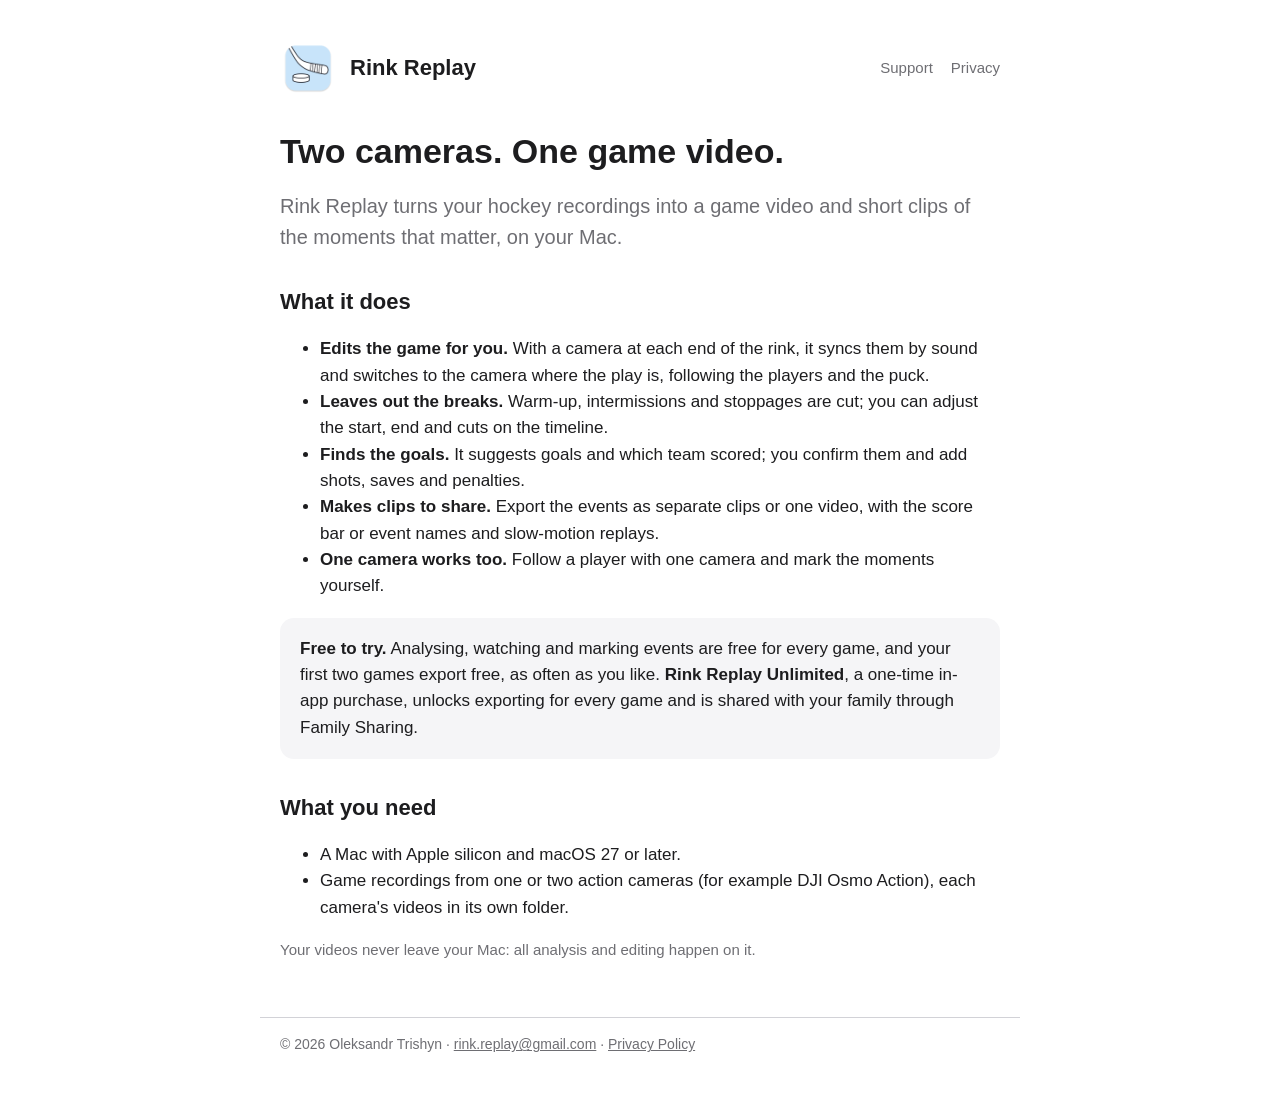
==== index.html @ d2ca4f3b "Rink Replay website: home, support and privacy policy Co-Authored-By: Claude Opus 5.5 <noreply@anthr" ====
<!doctype html>
<html lang="en">
<head>
<meta charset="utf-8">
<meta name="viewport" content="width=device-width, initial-scale=1">
<title>Rink Replay</title>
<meta name="description" content="Rink Replay turns your hockey recordings into a game video and clips of the moments that matter. For Mac.">
<link rel="stylesheet" href="style.css">
</head>
<body>
<header><img src="icon.png" alt=""><a href="./">Rink Replay</a>
<nav><a href="support.html">Support</a><a href="privacy.html">Privacy</a></nav></header>
<main>
<h1>Two cameras. One game video.</h1>
<p class="lead">Rink Replay turns your hockey recordings into a game video and short clips of the moments that matter, on your Mac.</p>

<h2>What it does</h2>
<ul>
<li><strong>Edits the game for you.</strong> With a camera at each end of the rink, it syncs them by sound and switches to the camera where the play is, following the players and the puck.</li>
<li><strong>Leaves out the breaks.</strong> Warm-up, intermissions and stoppages are cut; you can adjust the start, end and cuts on the timeline.</li>
<li><strong>Finds the goals.</strong> It suggests goals and which team scored; you confirm them and add shots, saves and penalties.</li>
<li><strong>Makes clips to share.</strong> Export the events as separate clips or one video, with the score bar or event names and slow-motion replays.</li>
<li><strong>One camera works too.</strong> Follow a player with one camera and mark the moments yourself.</li>
</ul>

<div class="card">
<strong>Free to try.</strong> Analysing, watching and marking events are free for every game, and your first two games export free, as often as you like.
<strong>Rink Replay Unlimited</strong>, a one-time in-app purchase, unlocks exporting for every game and is shared with your family through Family Sharing.
</div>

<h2>What you need</h2>
<ul>
<li>A Mac with Apple silicon and macOS 27 or later.</li>
<li>Game recordings from one or two action cameras (for example DJI Osmo Action), each camera's videos in its own folder.</li>
</ul>
<p class="muted">Your videos never leave your Mac: all analysis and editing happen on it.</p>
</main>
<footer>© 2026 Oleksandr Trishyn · <a href="mailto:rink.replay@gmail.com">rink.replay@gmail.com</a> · <a href="privacy.html">Privacy Policy</a></footer>
</body>
</html>
---- style.css ----
:root { --bg: #ffffff; --fg: #1d1d1f; --muted: #6e6e73; --accent: #0a66d8; --card: #f5f5f7; --line: #d2d2d7; }
@media (prefers-color-scheme: dark) { :root { --bg: #111113; --fg: #f5f5f7; --muted: #a1a1a6; --accent: #5aa2ff; --card: #1c1c1f; --line: #3a3a3d; } }
* { box-sizing: border-box; }
body { margin: 0; background: var(--bg); color: var(--fg); font: 17px/1.55 -apple-system, BlinkMacSystemFont, "Helvetica Neue", Arial, sans-serif; }
header, main, footer { max-width: 760px; margin: 0 auto; padding: 0 20px; }
header { padding-top: 40px; display: flex; align-items: center; gap: 14px; }
header img { width: 56px; height: 56px; }
header a { color: inherit; text-decoration: none; font-weight: 600; font-size: 22px; }
nav { margin-left: auto; display: flex; gap: 18px; font-size: 15px; }
nav a { color: var(--muted); font-weight: 500; font-size: 15px; }
h1 { font-size: 34px; line-height: 1.15; margin: 36px 0 10px; }
h2 { font-size: 22px; margin: 32px 0 8px; }
p, li { color: var(--fg); }
.lead { font-size: 20px; color: var(--muted); }
a { color: var(--accent); }
.card { background: var(--card); border-radius: 14px; padding: 18px 20px; margin: 18px 0; }
.muted { color: var(--muted); font-size: 15px; }
footer { margin-top: 56px; padding-bottom: 40px; border-top: 1px solid var(--line); padding-top: 16px; color: var(--muted); font-size: 14px; }
footer a { color: var(--muted); }
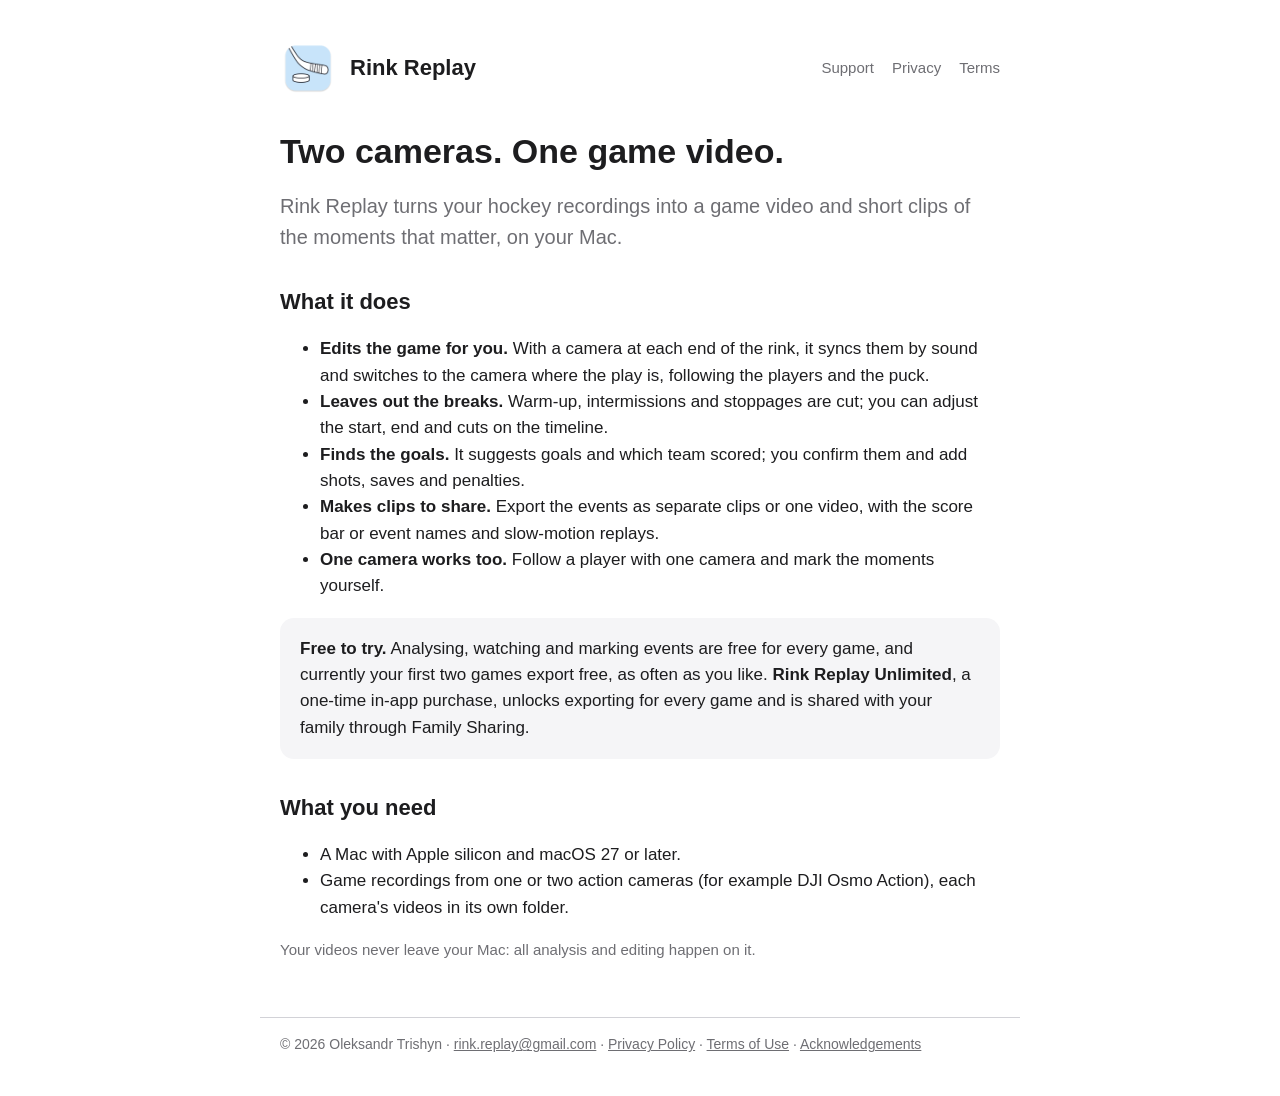
==== commit 1d62d4f4: "Add Terms of Use and Acknowledgements; link them from every page" ====
--- a/index.html
+++ b/index.html
@@ -9,7 +9,7 @@
 </head>
 <body>
 <header><img src="icon.png" alt=""><a href="./">Rink Replay</a>
-<nav><a href="support.html">Support</a><a href="privacy.html">Privacy</a></nav></header>
+<nav><a href="support.html">Support</a><a href="privacy.html">Privacy</a><a href="terms.html">Terms</a></nav></header>
 <main>
 <h1>Two cameras. One game video.</h1>
 <p class="lead">Rink Replay turns your hockey recordings into a game video and short clips of the moments that matter, on your Mac.</p>
@@ -24,7 +24,7 @@
 </ul>
 
 <div class="card">
-<strong>Free to try.</strong> Analysing, watching and marking events are free for every game, and your first two games export free, as often as you like.
+<strong>Free to try.</strong> Analysing, watching and marking events are free for every game, and currently your first two games export free, as often as you like.
 <strong>Rink Replay Unlimited</strong>, a one-time in-app purchase, unlocks exporting for every game and is shared with your family through Family Sharing.
 </div>
 
@@ -35,6 +35,6 @@
 </ul>
 <p class="muted">Your videos never leave your Mac: all analysis and editing happen on it.</p>
 </main>
-<footer>© 2026 Oleksandr Trishyn · <a href="mailto:rink.replay@gmail.com">rink.replay@gmail.com</a> · <a href="privacy.html">Privacy Policy</a></footer>
+<footer>© 2026 Oleksandr Trishyn · <a href="mailto:rink.replay@gmail.com">rink.replay@gmail.com</a> · <a href="privacy.html">Privacy Policy</a> · <a href="terms.html">Terms of Use</a> · <a href="acknowledgements.html">Acknowledgements</a></footer>
 </body>
 </html>
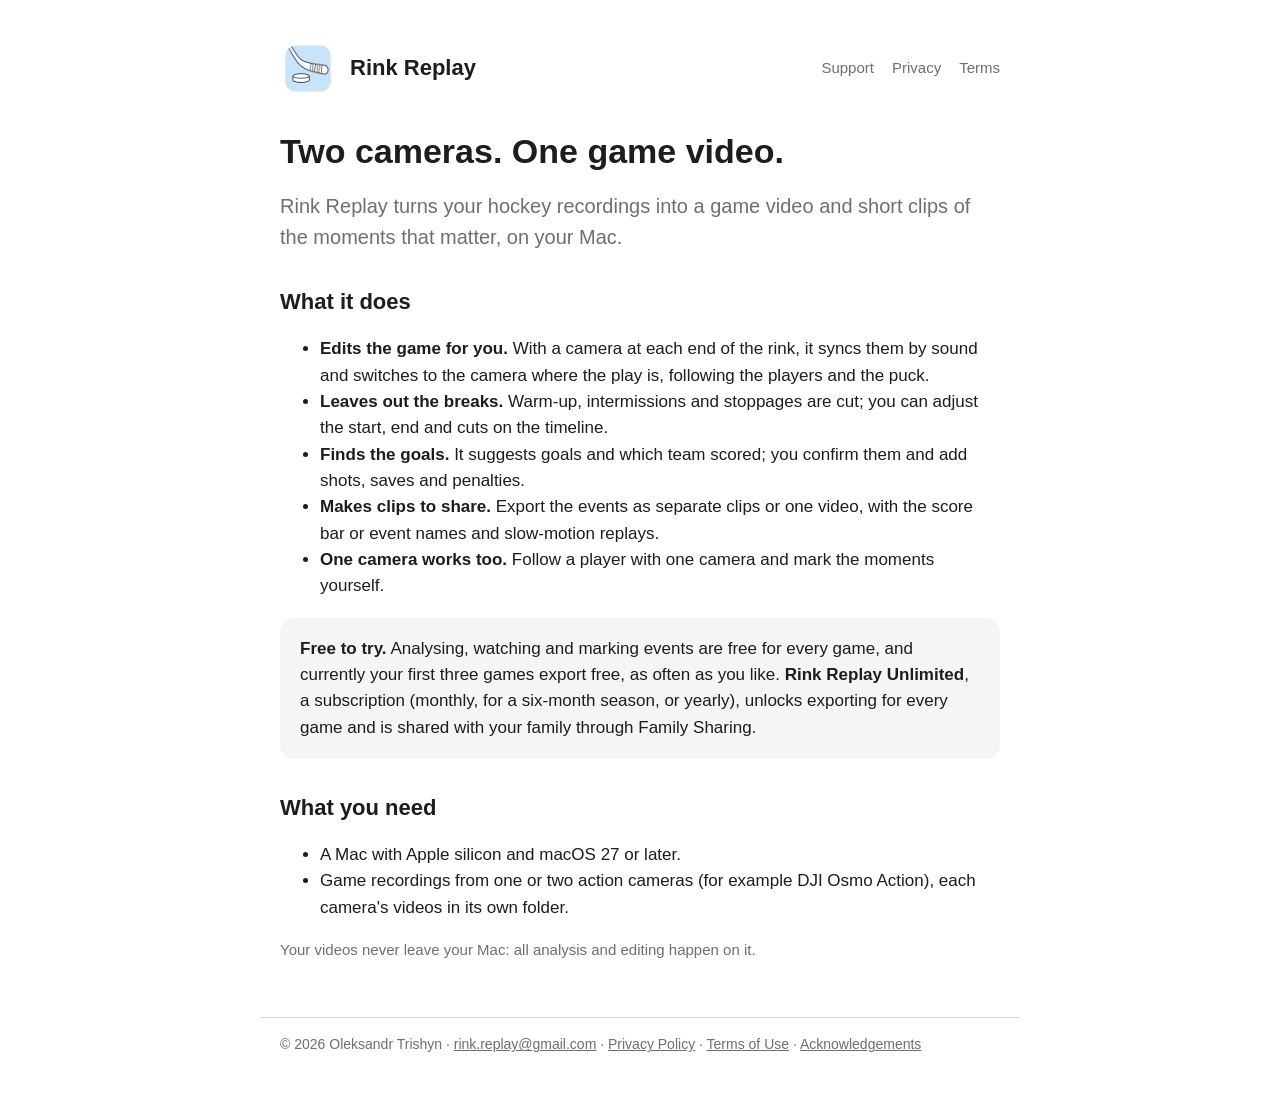
==== commit 6cb5e580: "Rink Replay Unlimited is a subscription; three free games Terms: auto-renewal, cancelling, what happ" ====
--- a/index.html
+++ b/index.html
@@ -24,8 +24,8 @@
 </ul>
 
 <div class="card">
-<strong>Free to try.</strong> Analysing, watching and marking events are free for every game, and currently your first two games export free, as often as you like.
-<strong>Rink Replay Unlimited</strong>, a one-time in-app purchase, unlocks exporting for every game and is shared with your family through Family Sharing.
+<strong>Free to try.</strong> Analysing, watching and marking events are free for every game, and currently your first three games export free, as often as you like.
+<strong>Rink Replay Unlimited</strong>, a subscription (monthly, for a six-month season, or yearly), unlocks exporting for every game and is shared with your family through Family Sharing.
 </div>
 
 <h2>What you need</h2>
